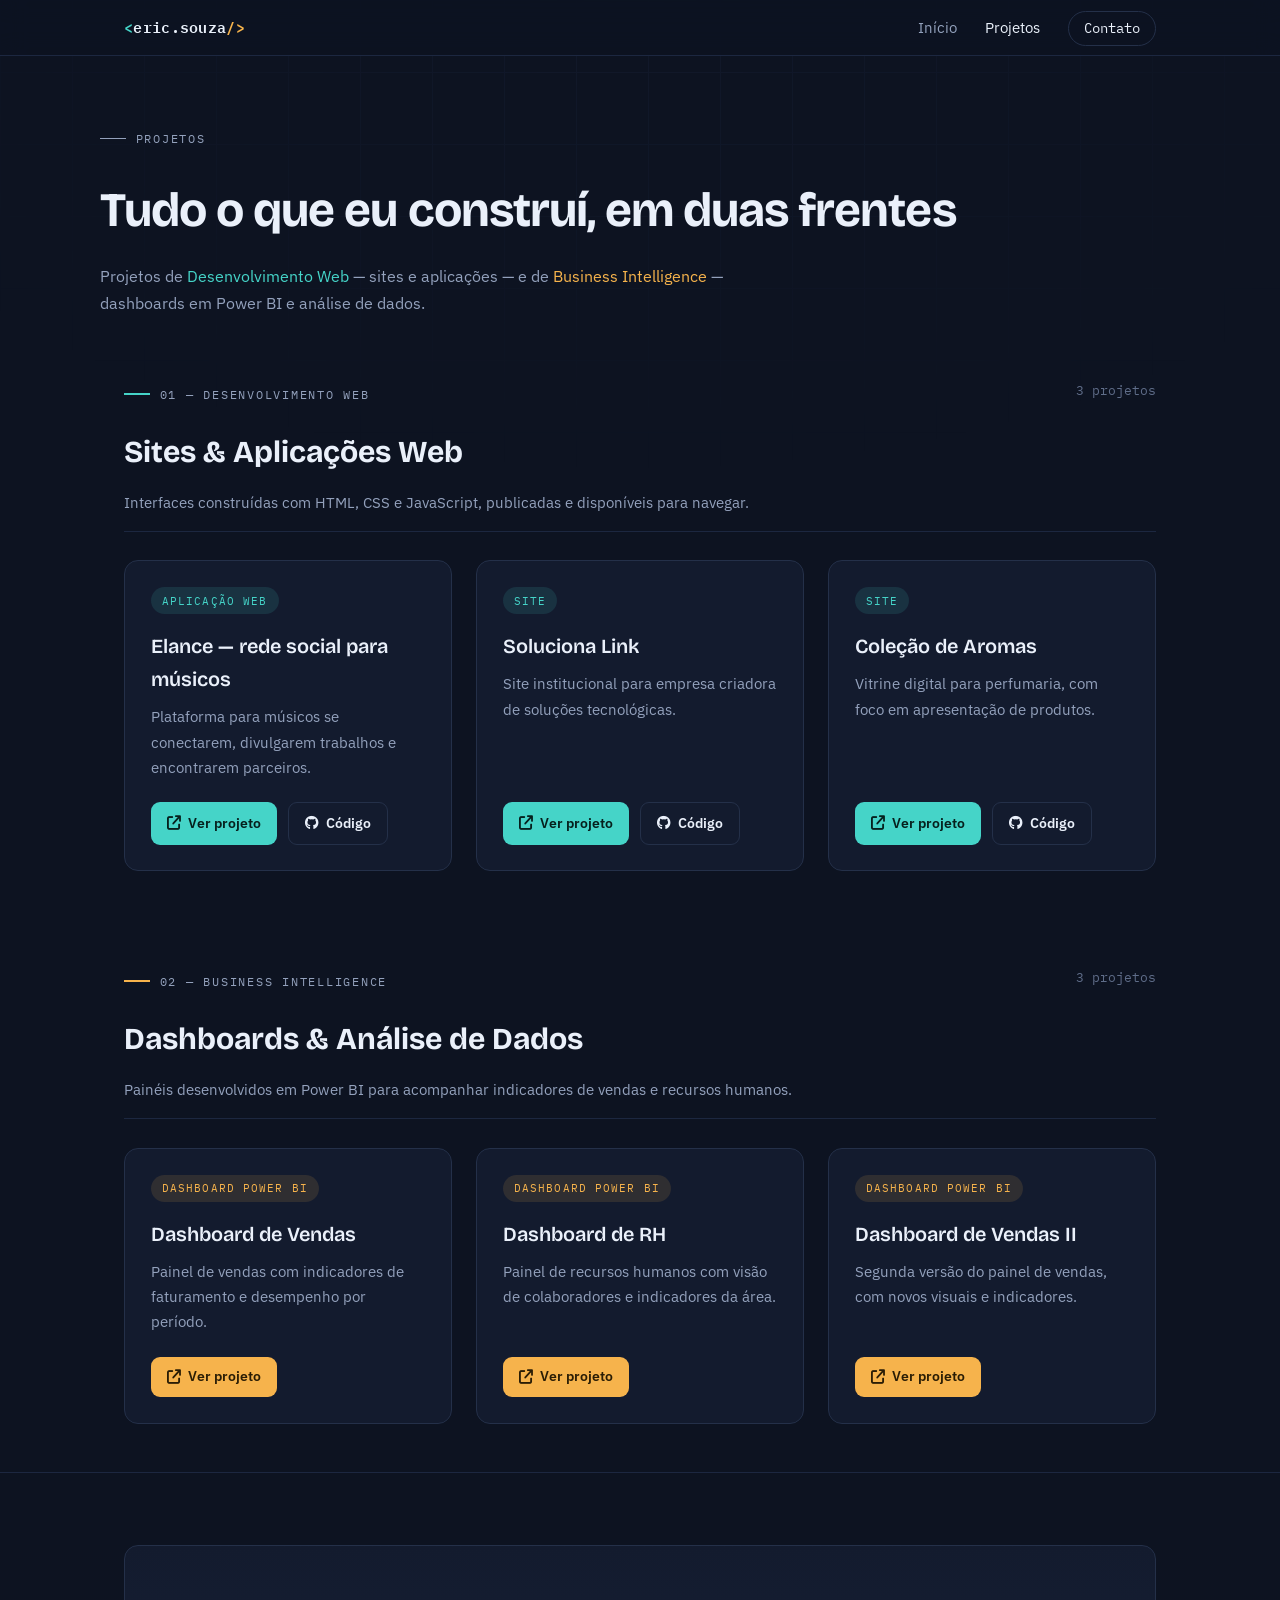
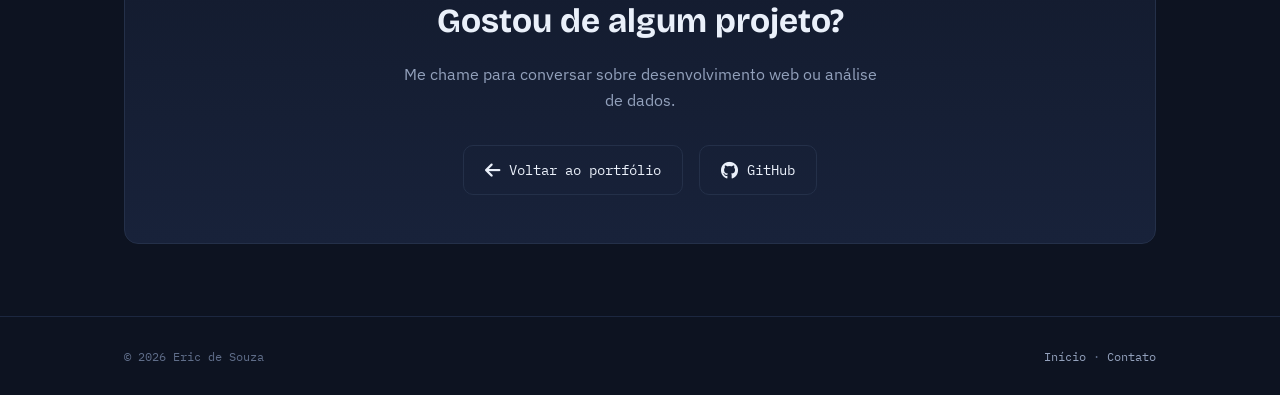
==== demos.html @ 1e4ac23d "Add files via upload" ====
<!DOCTYPE html>
<html lang="pt-BR">
<head>
    <meta charset="UTF-8">
    <meta name="viewport" content="width=device-width, initial-scale=1.0">
    <title>Projetos — Eric de Souza</title>
    <meta name="description" content="Projetos de Eric de Souza organizados em duas categorias: Desenvolvimento Web (sites e aplicações) e Business Intelligence (dashboards em Power BI).">
    <link rel="preconnect" href="https://fonts.googleapis.com">
    <link rel="preconnect" href="https://fonts.gstatic.com" crossorigin>
    <link href="https://fonts.googleapis.com/css2?family=Bricolage+Grotesque:wght@500;600;700&family=IBM+Plex+Sans:wght@400;500;600&family=IBM+Plex+Mono:wght@400;500;600&display=swap" rel="stylesheet">
    <link rel="stylesheet" href="https://cdnjs.cloudflare.com/ajax/libs/font-awesome/6.4.0/css/all.min.css">
    <link rel="stylesheet" href="style.css">
</head>
<body>

    <header class="nav">
        <div class="nav-inner">
            <a href="index.html" class="nav-logo">
                <span class="tick-web">&lt;</span>eric.souza<span class="tick-bi">/&gt;</span>
            </a>
            <nav aria-label="Navegação principal">
                <ul class="nav-links">
                    <li class="hide-mobile"><a href="index.html">Início</a></li>
                    <li><a href="demos.html" aria-current="page">Projetos</a></li>
                    <li><a href="index.html#contato" class="nav-cta">Contato</a></li>
                </ul>
            </nav>
        </div>
    </header>

    <main>

        <div class="container page-header">
            <p class="eyebrow">Projetos</p>
            <h1 style="font-family: var(--font-display); font-size: clamp(2rem, 5vw, 3rem); font-weight: 700; letter-spacing: -0.02em;">
                Tudo o que eu construí, em duas frentes
            </h1>
            <p style="color: var(--muted); max-width: 40rem; margin-top: 0.8rem;">
                Projetos de <span style="color: var(--web);">Desenvolvimento Web</span> — sites e aplicações —
                e de <span style="color: var(--bi);">Business Intelligence</span> — dashboards em Power BI e análise de dados.
            </p>
        </div>

        <!-- ============ DESENVOLVIMENTO WEB ============ -->
        <section class="category-section" id="web" aria-labelledby="titulo-web">
            <div class="container">
                <div class="category-head reveal">
                    <div>
                        <p class="eyebrow web-tick">01 — Desenvolvimento Web</p>
                        <h2 id="titulo-web">Sites & Aplicações Web</h2>
                    </div>
                    <span class="count">3 projetos</span>
                    <p class="category-desc">Interfaces construídas com HTML, CSS e JavaScript, publicadas e disponíveis para navegar.</p>
                </div>

                <div class="projects-grid">

                    <article class="project-card web reveal">
                        <span class="project-tag">Aplicação Web</span>
                        <h3>Elance — rede social para músicos</h3>
                        <p>Plataforma para músicos se conectarem, divulgarem trabalhos e encontrarem parceiros.</p>
                        <div class="project-links">
                            <a class="link-demo" href="https://erickizz.github.io/elance/" target="_blank" rel="noopener noreferrer">
                                <i class="fas fa-arrow-up-right-from-square" aria-hidden="true"></i> Ver projeto
                            </a>
                            <a class="link-code" href="https://github.com/Erickizz/elance" target="_blank" rel="noopener noreferrer">
                                <i class="fab fa-github" aria-hidden="true"></i> Código
                            </a>
                        </div>
                    </article>

                    <article class="project-card web reveal">
                        <span class="project-tag">Site</span>
                        <h3>Soluciona Link</h3>
                        <p>Site institucional para empresa criadora de soluções tecnológicas.</p>
                        <div class="project-links">
                            <a class="link-demo" href="https://erickizz.github.io/Soluciona-Link/index.html" target="_blank" rel="noopener noreferrer">
                                <i class="fas fa-arrow-up-right-from-square" aria-hidden="true"></i> Ver projeto
                            </a>
                            <a class="link-code" href="https://github.com/Erickizz/Soluciona-Link" target="_blank" rel="noopener noreferrer">
                                <i class="fab fa-github" aria-hidden="true"></i> Código
                            </a>
                        </div>
                    </article>

                    <article class="project-card web reveal">
                        <span class="project-tag">Site</span>
                        <h3>Coleção de Aromas</h3>
                        <p>Vitrine digital para perfumaria, com foco em apresentação de produtos.</p>
                        <div class="project-links">
                            <a class="link-demo" href="https://erickizz.github.io/colecao-aromas/index.html" target="_blank" rel="noopener noreferrer">
                                <i class="fas fa-arrow-up-right-from-square" aria-hidden="true"></i> Ver projeto
                            </a>
                            <a class="link-code" href="https://github.com/Erickizz/colecao-aromas" target="_blank" rel="noopener noreferrer">
                                <i class="fab fa-github" aria-hidden="true"></i> Código
                            </a>
                        </div>
                    </article>

                </div>
            </div>
        </section>

        <!-- ============ BUSINESS INTELLIGENCE ============ -->
        <section class="category-section" id="bi" aria-labelledby="titulo-bi">
            <div class="container">
                <div class="category-head reveal">
                    <div>
                        <p class="eyebrow bi-tick">02 — Business Intelligence</p>
                        <h2 id="titulo-bi">Dashboards & Análise de Dados</h2>
                    </div>
                    <span class="count">3 projetos</span>
                    <p class="category-desc">Painéis desenvolvidos em Power BI para acompanhar indicadores de vendas e recursos humanos.</p>
                </div>

                <div class="projects-grid">

                    <article class="project-card bi reveal">
                        <span class="project-tag">Dashboard Power BI</span>
                        <h3>Dashboard de Vendas</h3>
                        <p>Painel de vendas com indicadores de faturamento e desempenho por período.</p>
                        <div class="project-links">
                            <a class="link-demo" href="https://erickizz.github.io/Dashboard_vendas/" target="_blank" rel="noopener noreferrer">
                                <i class="fas fa-arrow-up-right-from-square" aria-hidden="true"></i> Ver projeto
                            </a>
                        </div>
                    </article>

                    <article class="project-card bi reveal">
                        <span class="project-tag">Dashboard Power BI</span>
                        <h3>Dashboard de RH</h3>
                        <p>Painel de recursos humanos com visão de colaboradores e indicadores da área.</p>
                        <div class="project-links">
                            <a class="link-demo" href="https://erickizz.github.io/02_Dash_rh_o-antigo-e-o-3/" target="_blank" rel="noopener noreferrer">
                                <i class="fas fa-arrow-up-right-from-square" aria-hidden="true"></i> Ver projeto
                            </a>
                        </div>
                    </article>

                    <article class="project-card bi reveal">
                        <span class="project-tag">Dashboard Power BI</span>
                        <h3>Dashboard de Vendas II</h3>
                        <p>Segunda versão do painel de vendas, com novos visuais e indicadores.</p>
                        <div class="project-links">
                            <a class="link-demo" href="https://erickizz.github.io/02_Dash_rh/" target="_blank" rel="noopener noreferrer">
                                <i class="fas fa-arrow-up-right-from-square" aria-hidden="true"></i> Ver projeto
                            </a>
                        </div>
                    </article>

                </div>
            </div>
        </section>

        <!-- ============ CTA ============ -->
        <section class="contact">
            <div class="container">
                <div class="contact-box reveal">
                    <h2>Gostou de algum projeto?</h2>
                    <p>Me chame para conversar sobre desenvolvimento web ou análise de dados.</p>
                    <div class="contact-links">
                        <a href="index.html#contato">
                            <i class="fas fa-arrow-left" aria-hidden="true"></i> Voltar ao portfólio
                        </a>
                        <a href="https://github.com/Erickizz" target="_blank" rel="noopener noreferrer">
                            <i class="fab fa-github" aria-hidden="true"></i> GitHub
                        </a>
                    </div>
                </div>
            </div>
        </section>

    </main>

    <footer>
        <div class="footer-inner">
            <span>© 2026 Eric de Souza</span>
            <span><a href="index.html">Início</a> · <a href="index.html#contato">Contato</a></span>
        </div>
    </footer>

    <script src="script.js"></script>
</body>
</html>
---- style.css ----
/* ============================================================
   Eric de Souza — Portfólio
   Design system: "código + dados"
   Web  = ciano  (--web)
   BI   = âmbar  (--bi)
   ============================================================ */

:root {
  --bg: #0d1321;
  --surface: #131b2e;
  --surface-2: #18223a;
  --line: #243049;
  --line-soft: #1c2740;
  --text: #eaf0fa;
  --muted: #93a1bc;
  --faint: #5f6d89;

  --web: #45d4c8;
  --web-soft: rgba(69, 212, 200, 0.12);
  --bi: #f6b34c;
  --bi-soft: rgba(246, 179, 76, 0.12);

  --font-display: "Bricolage Grotesque", "IBM Plex Sans", sans-serif;
  --font-body: "IBM Plex Sans", system-ui, sans-serif;
  --font-mono: "IBM Plex Mono", ui-monospace, monospace;

  --radius: 14px;
  --container: 1080px;
}

* { margin: 0; padding: 0; box-sizing: border-box; }

html { scroll-behavior: smooth; }

body {
  background: var(--bg);
  color: var(--text);
  font-family: var(--font-body);
  font-size: 1rem;
  line-height: 1.65;
  -webkit-font-smoothing: antialiased;
  overflow-x: hidden;
}

/* Grade de fundo sutil — gridlines de gráfico / grid de layout */
body::before {
  content: "";
  position: fixed;
  inset: 0;
  background-image:
    linear-gradient(var(--line-soft) 1px, transparent 1px),
    linear-gradient(90deg, var(--line-soft) 1px, transparent 1px);
  background-size: 72px 72px;
  opacity: 0.35;
  pointer-events: none;
  z-index: 0;
  mask-image: radial-gradient(ellipse 90% 70% at 50% 0%, #000 0%, transparent 75%);
  -webkit-mask-image: radial-gradient(ellipse 90% 70% at 50% 0%, #000 0%, transparent 75%);
}

main, header, footer { position: relative; z-index: 1; }

::selection { background: var(--web); color: #06201d; }

a { color: inherit; }

.container {
  max-width: var(--container);
  margin: 0 auto;
  padding: 0 1.5rem;
}

/* ---------- Navegação ---------- */
.nav {
  position: sticky;
  top: 0;
  z-index: 50;
  background: rgba(13, 19, 33, 0.82);
  backdrop-filter: blur(12px);
  -webkit-backdrop-filter: blur(12px);
  border-bottom: 1px solid var(--line-soft);
}

.nav-inner {
  max-width: var(--container);
  margin: 0 auto;
  padding: 0.9rem 1.5rem;
  display: flex;
  align-items: center;
  justify-content: space-between;
  gap: 1rem;
}

.nav-logo {
  font-family: var(--font-mono);
  font-size: 0.95rem;
  font-weight: 600;
  text-decoration: none;
  letter-spacing: 0.02em;
  white-space: nowrap;
}

.nav-logo .tick-web { color: var(--web); }
.nav-logo .tick-bi { color: var(--bi); }

.nav-links {
  display: flex;
  align-items: center;
  gap: 1.75rem;
  list-style: none;
}

.nav-links a {
  font-size: 0.92rem;
  color: var(--muted);
  text-decoration: none;
  transition: color 0.2s ease;
}

.nav-links a:hover,
.nav-links a[aria-current="page"] { color: var(--text); }

.nav-links a.nav-cta {
  color: var(--text);
  font-family: var(--font-mono);
  font-size: 0.85rem;
  padding: 0.45rem 0.95rem;
  border: 1px solid var(--line);
  border-radius: 999px;
  transition: border-color 0.2s ease, background 0.2s ease;
}

.nav-links a.nav-cta:hover {
  border-color: var(--web);
  background: var(--web-soft);
}

/* ---------- Hero ---------- */
.hero {
  padding: 6.5rem 0 5rem;
}

.hero-grid {
  display: grid;
  grid-template-columns: 1.15fr 0.85fr;
  gap: 3.5rem;
  align-items: center;
}

.eyebrow {
  font-family: var(--font-mono);
  font-size: 0.78rem;
  letter-spacing: 0.14em;
  text-transform: uppercase;
  color: var(--muted);
  display: flex;
  align-items: center;
  gap: 0.6rem;
  margin-bottom: 1.4rem;
}

.eyebrow::before {
  content: "";
  width: 26px;
  height: 1px;
  background: var(--muted);
  display: inline-block;
}

.hero h1 {
  font-family: var(--font-display);
  font-size: clamp(2.6rem, 6vw, 4.2rem);
  font-weight: 700;
  line-height: 1.05;
  letter-spacing: -0.02em;
  margin-bottom: 1.4rem;
}

.hero h1 .accent-web { color: var(--web); }
.hero h1 .accent-bi { color: var(--bi); }

.hero-sub {
  font-size: 1.12rem;
  color: var(--muted);
  max-width: 34rem;
  margin-bottom: 2.2rem;
}

.hero-tags {
  display: flex;
  flex-wrap: wrap;
  gap: 0.6rem;
  margin-bottom: 2.4rem;
}

.chip {
  font-family: var(--font-mono);
  font-size: 0.78rem;
  padding: 0.35rem 0.85rem;
  border-radius: 999px;
  border: 1px solid var(--line);
  color: var(--muted);
}

.chip.web { border-color: rgba(69, 212, 200, 0.4); color: var(--web); background: var(--web-soft); }
.chip.bi { border-color: rgba(246, 179, 76, 0.4); color: var(--bi); background: var(--bi-soft); }

.hero-actions { display: flex; flex-wrap: wrap; gap: 0.9rem; }

.btn {
  display: inline-flex;
  align-items: center;
  gap: 0.5rem;
  font-family: var(--font-body);
  font-weight: 600;
  font-size: 0.95rem;
  text-decoration: none;
  padding: 0.8rem 1.5rem;
  border-radius: 10px;
  transition: transform 0.2s ease, box-shadow 0.2s ease, background 0.2s ease, border-color 0.2s ease;
}

.btn-primary {
  background: var(--web);
  color: #06201d;
}

.btn-primary:hover {
  transform: translateY(-2px);
  box-shadow: 0 8px 24px rgba(69, 212, 200, 0.25);
}

.btn-ghost {
  border: 1px solid var(--line);
  color: var(--text);
}

.btn-ghost:hover {
  border-color: var(--muted);
  transform: translateY(-2px);
}

/* Painel do hero: gráfico que cresce ao carregar */
.hero-visual {
  background: linear-gradient(180deg, var(--surface) 0%, var(--surface-2) 100%);
  border: 1px solid var(--line);
  border-radius: var(--radius);
  padding: 1.4rem 1.4rem 1.1rem;
  box-shadow: 0 24px 60px rgba(0, 0, 0, 0.35);
}

.hero-visual-head {
  display: flex;
  align-items: center;
  justify-content: space-between;
  font-family: var(--font-mono);
  font-size: 0.72rem;
  color: var(--faint);
  letter-spacing: 0.08em;
  margin-bottom: 0.9rem;
}

.hero-visual-head .dots { display: flex; gap: 5px; }
.hero-visual-head .dots span {
  width: 8px; height: 8px; border-radius: 50%;
  background: var(--line);
}

.hero-chart {
  display: flex;
  align-items: flex-end;
  gap: 10px;
  height: 150px;
  padding-top: 0.5rem;
  border-bottom: 1px solid var(--line);
}

.hero-chart .bar {
  flex: 1;
  border-radius: 5px 5px 0 0;
  background: linear-gradient(180deg, var(--web) 0%, rgba(69, 212, 200, 0.25) 100%);
  transform-origin: bottom;
  animation: growBar 0.9s cubic-bezier(0.22, 1, 0.36, 1) both;
}

.hero-chart .bar.bi-bar {
  background: linear-gradient(180deg, var(--bi) 0%, rgba(246, 179, 76, 0.25) 100%);
}

.hero-chart .bar:nth-child(1) { height: 42%; animation-delay: 0.15s; }
.hero-chart .bar:nth-child(2) { height: 68%; animation-delay: 0.25s; }
.hero-chart .bar:nth-child(3) { height: 55%; animation-delay: 0.35s; }
.hero-chart .bar:nth-child(4) { height: 88%; animation-delay: 0.45s; }
.hero-chart .bar:nth-child(5) { height: 62%; animation-delay: 0.55s; }
.hero-chart .bar:nth-child(6) { height: 100%; animation-delay: 0.65s; }

@keyframes growBar {
  from { transform: scaleY(0); }
  to { transform: scaleY(1); }
}

.hero-chart-labels {
  display: flex;
  justify-content: space-between;
  font-family: var(--font-mono);
  font-size: 0.68rem;
  color: var(--faint);
  padding-top: 0.6rem;
}

.hero-code-line {
  font-family: var(--font-mono);
  font-size: 0.78rem;
  color: var(--muted);
  margin-top: 1rem;
  overflow: hidden;
  white-space: nowrap;
  text-overflow: ellipsis;
}

.hero-code-line .kw { color: var(--web); }
.hero-code-line .str { color: var(--bi); }

/* ---------- Seções ---------- */
section { padding: 4.5rem 0; }

.section-head { margin-bottom: 2.6rem; }

.section-head h2 {
  font-family: var(--font-display);
  font-size: clamp(1.7rem, 3.5vw, 2.3rem);
  font-weight: 700;
  letter-spacing: -0.01em;
  margin-top: 0.4rem;
}

.section-head p {
  color: var(--muted);
  max-width: 38rem;
  margin-top: 0.7rem;
}

.eyebrow.web-tick::before { background: var(--web); height: 2px; }
.eyebrow.bi-tick::before { background: var(--bi); height: 2px; }

/* ---------- Sobre / Stack ---------- */
.about-grid {
  display: grid;
  grid-template-columns: 1fr 1fr;
  gap: 1.5rem;
}

.stack-card {
  background: var(--surface);
  border: 1px solid var(--line);
  border-radius: var(--radius);
  padding: 1.8rem;
}

.stack-card h3 {
  font-family: var(--font-display);
  font-size: 1.15rem;
  font-weight: 600;
  display: flex;
  align-items: center;
  gap: 0.6rem;
  margin-bottom: 0.5rem;
}

.stack-card h3 i { font-size: 1rem; }
.stack-card.card-web h3 i { color: var(--web); }
.stack-card.card-bi h3 i { color: var(--bi); }

.stack-card > p {
  color: var(--muted);
  font-size: 0.95rem;
  margin-bottom: 1.3rem;
}

.stack-list {
  display: flex;
  flex-wrap: wrap;
  gap: 0.55rem;
  list-style: none;
}

.stack-list li {
  font-family: var(--font-mono);
  font-size: 0.8rem;
  color: var(--text);
  background: var(--surface-2);
  border: 1px solid var(--line);
  border-radius: 8px;
  padding: 0.45rem 0.8rem;
  display: inline-flex;
  align-items: center;
  gap: 0.5rem;
}

.stack-list li img {
  width: 16px;
  height: 16px;
  object-fit: contain;
}

/* ---------- Projetos ---------- */
.projects-grid {
  display: grid;
  grid-template-columns: repeat(auto-fill, minmax(300px, 1fr));
  gap: 1.5rem;
}

.project-card {
  display: flex;
  flex-direction: column;
  background: var(--surface);
  border: 1px solid var(--line);
  border-radius: var(--radius);
  padding: 1.6rem;
  transition: transform 0.25s ease, border-color 0.25s ease, box-shadow 0.25s ease;
}

.project-card:hover {
  transform: translateY(-5px);
  box-shadow: 0 16px 40px rgba(0, 0, 0, 0.35);
}

.project-card.web:hover { border-color: rgba(69, 212, 200, 0.5); }
.project-card.bi:hover { border-color: rgba(246, 179, 76, 0.5); }

.project-tag {
  font-family: var(--font-mono);
  font-size: 0.7rem;
  letter-spacing: 0.1em;
  text-transform: uppercase;
  align-self: flex-start;
  padding: 0.28rem 0.7rem;
  border-radius: 999px;
  margin-bottom: 1rem;
}

.project-card.web .project-tag { color: var(--web); background: var(--web-soft); }
.project-card.bi .project-tag { color: var(--bi); background: var(--bi-soft); }

.project-card h3 {
  font-family: var(--font-display);
  font-size: 1.25rem;
  font-weight: 600;
  margin-bottom: 0.5rem;
}

.project-card > p {
  color: var(--muted);
  font-size: 0.95rem;
  flex-grow: 1;
  margin-bottom: 1.4rem;
}

.project-links {
  display: flex;
  flex-wrap: wrap;
  gap: 0.7rem;
}

.project-links a {
  display: inline-flex;
  align-items: center;
  gap: 0.45rem;
  font-size: 0.88rem;
  font-weight: 600;
  text-decoration: none;
  padding: 0.55rem 1rem;
  border-radius: 9px;
  transition: transform 0.2s ease, background 0.2s ease, border-color 0.2s ease;
}

.project-links a:hover { transform: translateY(-2px); }

.link-demo { color: #06201d; background: var(--web); }
.project-card.bi .link-demo { color: #2a1d05; background: var(--bi); }

.link-code {
  color: var(--text);
  border: 1px solid var(--line);
}

.link-code:hover { border-color: var(--muted); }

.projects-cta { text-align: center; margin-top: 2.8rem; }

/* ---------- Contato ---------- */
.contact {
  border-top: 1px solid var(--line-soft);
}

.contact-box {
  background: linear-gradient(180deg, var(--surface) 0%, var(--surface-2) 100%);
  border: 1px solid var(--line);
  border-radius: var(--radius);
  padding: 3rem 2rem;
  text-align: center;
}

.contact-box h2 {
  font-family: var(--font-display);
  font-size: clamp(1.6rem, 3vw, 2.1rem);
  font-weight: 700;
  margin-bottom: 0.7rem;
}

.contact-box p {
  color: var(--muted);
  max-width: 30rem;
  margin: 0 auto 2rem;
}

.contact-links {
  display: flex;
  justify-content: center;
  flex-wrap: wrap;
  gap: 1rem;
}

.contact-links a {
  display: inline-flex;
  align-items: center;
  gap: 0.6rem;
  font-family: var(--font-mono);
  font-size: 0.9rem;
  text-decoration: none;
  color: var(--text);
  border: 1px solid var(--line);
  border-radius: 10px;
  padding: 0.75rem 1.3rem;
  transition: transform 0.2s ease, border-color 0.2s ease, background 0.2s ease;
}

.contact-links a:hover {
  transform: translateY(-2px);
  border-color: var(--web);
  background: var(--web-soft);
}

.contact-links a i { font-size: 1.1rem; }

/* ---------- Rodapé ---------- */
footer {
  border-top: 1px solid var(--line-soft);
  padding: 1.8rem 0;
}

.footer-inner {
  max-width: var(--container);
  margin: 0 auto;
  padding: 0 1.5rem;
  display: flex;
  align-items: center;
  justify-content: space-between;
  gap: 1rem;
  font-family: var(--font-mono);
  font-size: 0.78rem;
  color: var(--faint);
}

.footer-inner a { color: var(--muted); text-decoration: none; }
.footer-inner a:hover { color: var(--text); }

/* ---------- Página de projetos ---------- */
.page-header { padding: 4.5rem 0 1rem; }

.category-section { padding: 3rem 0; }

.category-head {
  display: flex;
  align-items: baseline;
  justify-content: space-between;
  flex-wrap: wrap;
  gap: 0.5rem;
  margin-bottom: 1.8rem;
  padding-bottom: 1rem;
  border-bottom: 1px solid var(--line-soft);
}

.category-head .count {
  font-family: var(--font-mono);
  font-size: 0.8rem;
  color: var(--faint);
}

.category-head h2 {
  font-family: var(--font-display);
  font-size: clamp(1.5rem, 3vw, 1.9rem);
  font-weight: 700;
  margin-top: 0.35rem;
}

.category-head .category-desc {
  flex-basis: 100%;
  color: var(--muted);
  font-size: 0.95rem;
  margin-top: 0.3rem;
}

/* ---------- Animações de entrada ---------- */
.reveal {
  opacity: 0;
  transform: translateY(22px);
  transition: opacity 0.6s ease, transform 0.6s ease;
}

.reveal.visible {
  opacity: 1;
  transform: translateY(0);
}

/* ---------- Acessibilidade e movimento reduzido ---------- */
a:focus-visible, button:focus-visible {
  outline: 2px solid var(--web);
  outline-offset: 3px;
  border-radius: 6px;
}

@media (prefers-reduced-motion: reduce) {
  html { scroll-behavior: auto; }
  .reveal { opacity: 1; transform: none; transition: none; }
  .hero-chart .bar { animation: none; }
  * { transition-duration: 0.01ms !important; }
}

/* ---------- Responsivo ---------- */
@media (max-width: 900px) {
  .hero-grid { grid-template-columns: 1fr; gap: 2.5rem; }
  .hero { padding: 4.5rem 0 3.5rem; }
  .about-grid { grid-template-columns: 1fr; }
}

@media (max-width: 640px) {
  .nav-links { gap: 1rem; }
  .nav-links .hide-mobile { display: none; }
  section { padding: 3.2rem 0; }
  .projects-grid { grid-template-columns: 1fr; }
  .footer-inner { flex-direction: column; text-align: center; }
  .contact-links a { width: 100%; justify-content: center; }
  .hero-actions .btn { width: 100%; justify-content: center; }
}
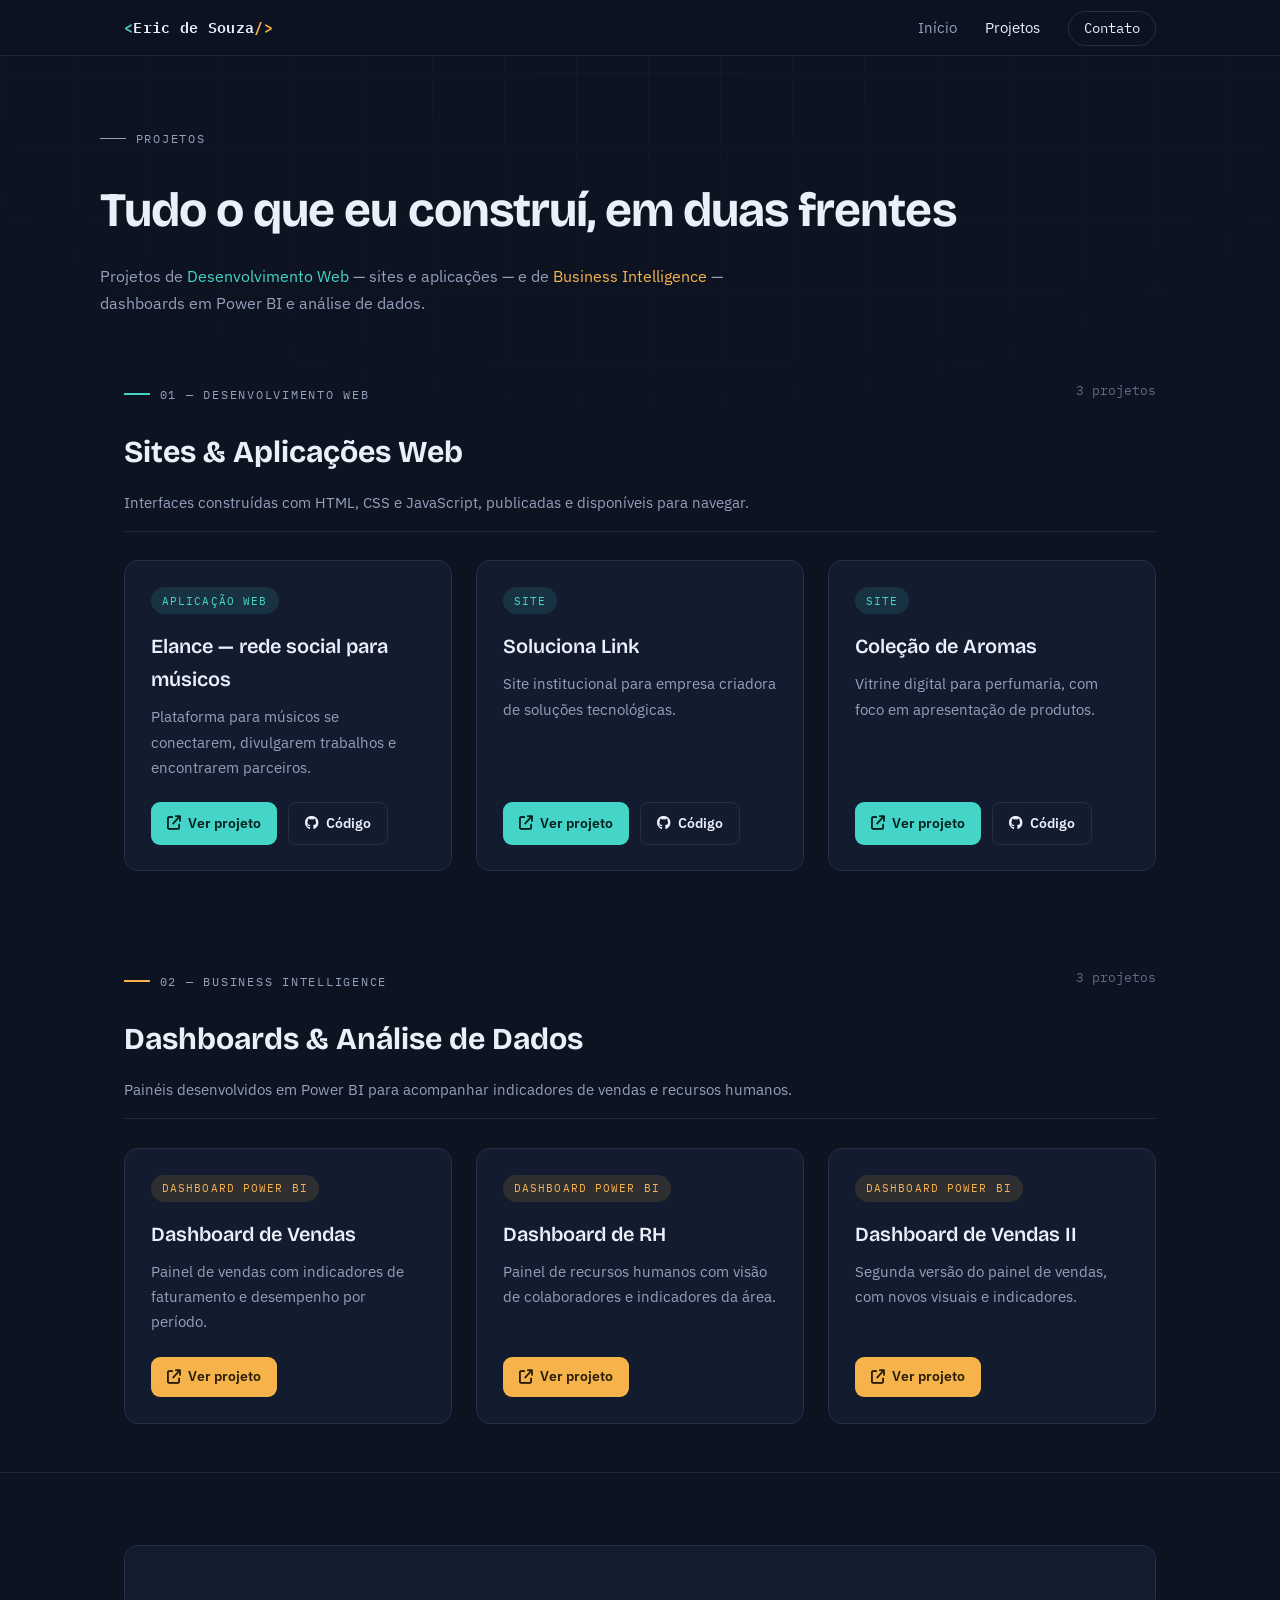
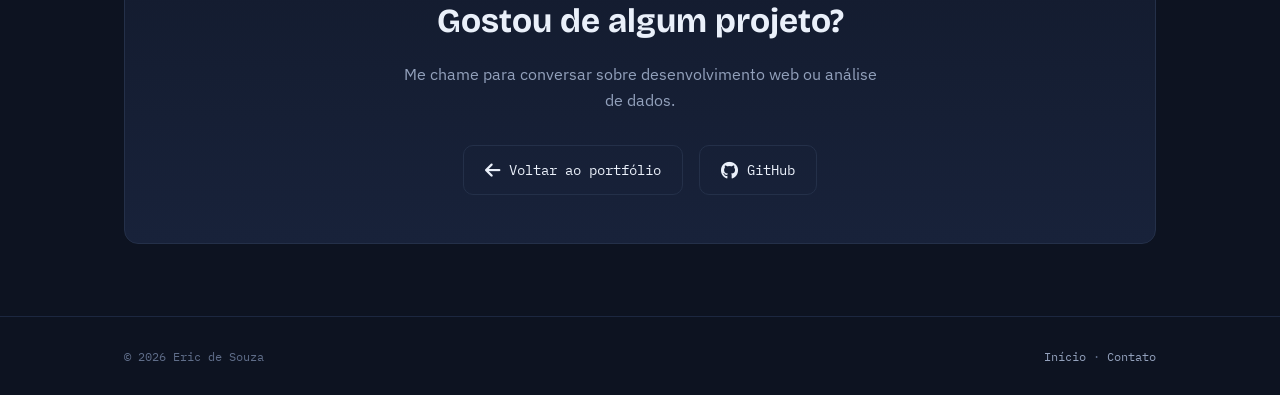
==== commit 81f27723: "Update name in header from 'eric.souza' to 'Eric de Souza'" ====
--- a/demos.html
+++ b/demos.html
@@ -16,7 +16,7 @@
     <header class="nav">
         <div class="nav-inner">
             <a href="index.html" class="nav-logo">
-                <span class="tick-web">&lt;</span>eric.souza<span class="tick-bi">/&gt;</span>
+                <span class="tick-web">&lt;</span>Eric de Souza<span class="tick-bi">/&gt;</span>
             </a>
             <nav aria-label="Navegação principal">
                 <ul class="nav-links">
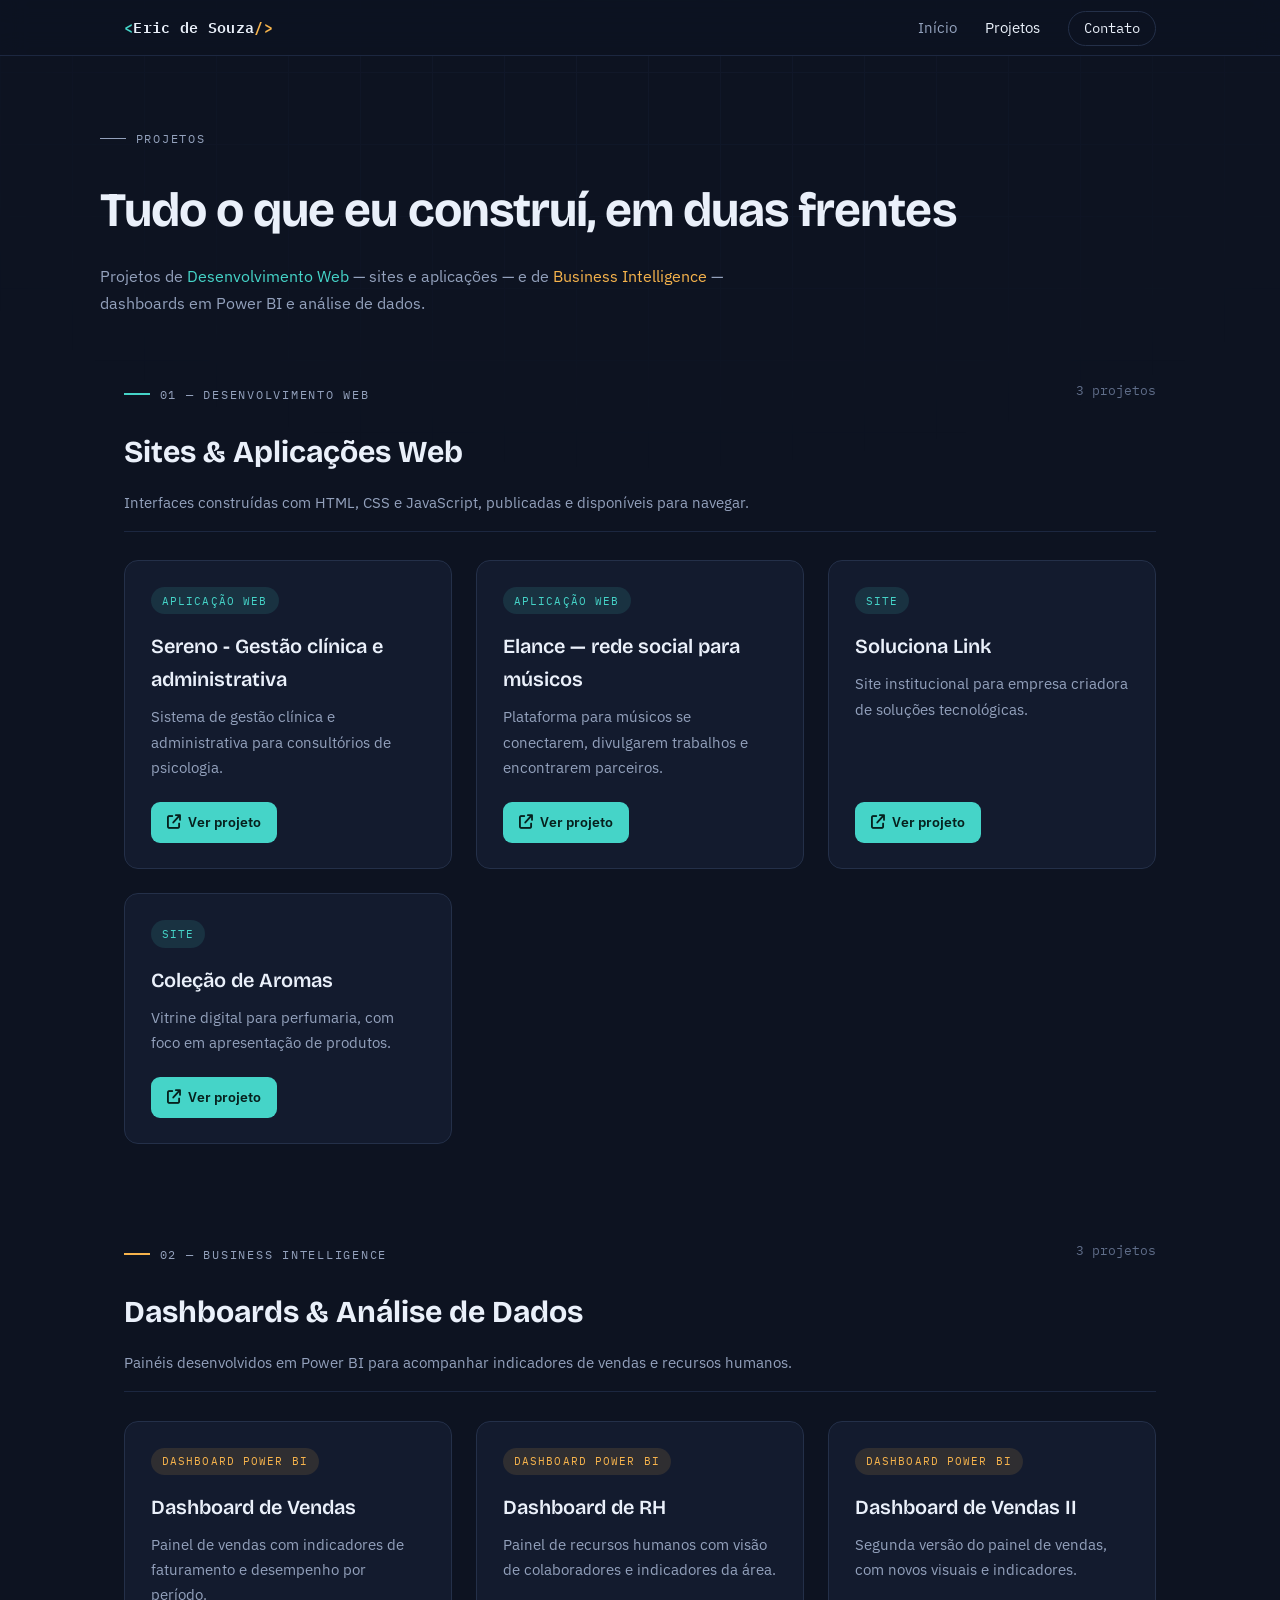
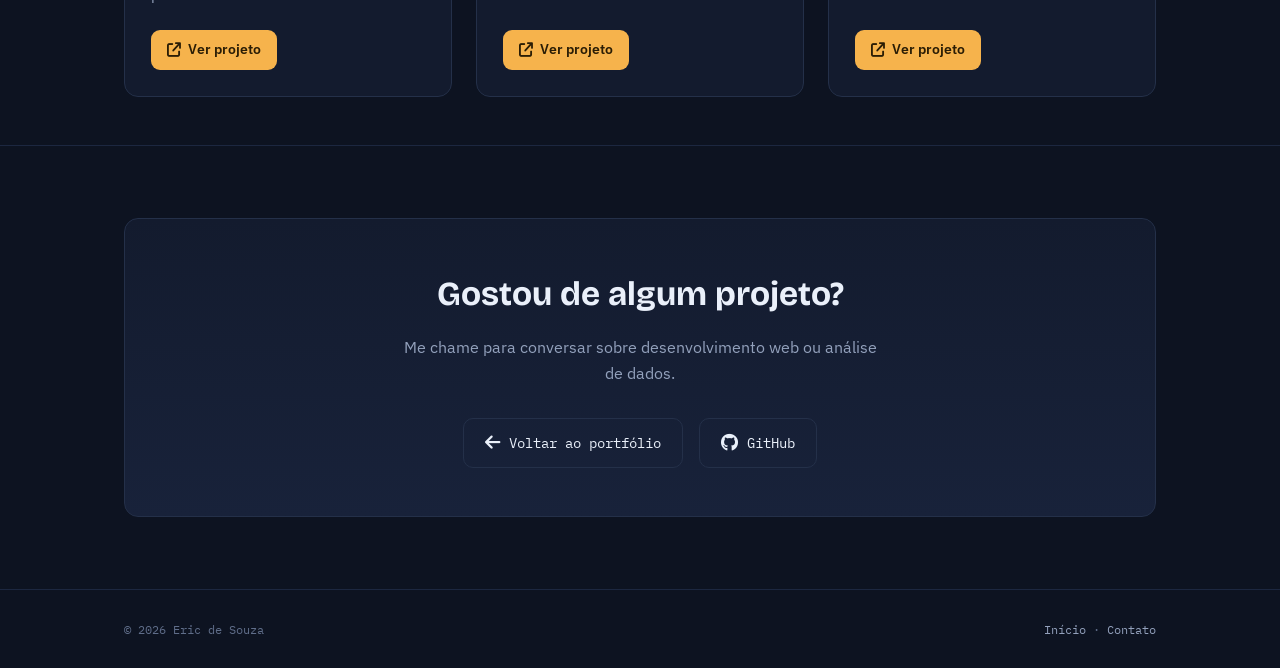
==== commit 1a4efe85: "Update demos.html" ====
--- a/demos.html
+++ b/demos.html
@@ -55,6 +55,18 @@
 
                 <div class="projects-grid">
 
+   <article class="project-card web reveal">
+                        <span class="project-tag">Aplicação Web</span>
+                        <h3>Sereno - Gestão clínica e administrativa </h3>
+                        <p>Sistema de gestão clínica e administrativa para consultórios de psicologia.</p>
+                        <div class="project-links">
+                            <a class="link-demo" href="https://erickizz.github.io/clinica/" target="_blank" rel="noopener noreferrer">
+                                <i class="fas fa-arrow-up-right-from-square" aria-hidden="true"></i> Ver projeto
+                            </a>
+              
+                        </div>
+                    </article>
+                    
                     <article class="project-card web reveal">
                         <span class="project-tag">Aplicação Web</span>
                         <h3>Elance — rede social para músicos</h3>
@@ -63,9 +75,7 @@
                             <a class="link-demo" href="https://erickizz.github.io/elance/" target="_blank" rel="noopener noreferrer">
                                 <i class="fas fa-arrow-up-right-from-square" aria-hidden="true"></i> Ver projeto
                             </a>
-                            <a class="link-code" href="https://github.com/Erickizz/elance" target="_blank" rel="noopener noreferrer">
-                                <i class="fab fa-github" aria-hidden="true"></i> Código
-                            </a>
+              
                         </div>
                     </article>
 
@@ -77,9 +87,7 @@
                             <a class="link-demo" href="https://erickizz.github.io/Soluciona-Link/index.html" target="_blank" rel="noopener noreferrer">
                                 <i class="fas fa-arrow-up-right-from-square" aria-hidden="true"></i> Ver projeto
                             </a>
-                            <a class="link-code" href="https://github.com/Erickizz/Soluciona-Link" target="_blank" rel="noopener noreferrer">
-                                <i class="fab fa-github" aria-hidden="true"></i> Código
-                            </a>
+                   
                         </div>
                     </article>
 
@@ -91,9 +99,7 @@
                             <a class="link-demo" href="https://erickizz.github.io/colecao-aromas/index.html" target="_blank" rel="noopener noreferrer">
                                 <i class="fas fa-arrow-up-right-from-square" aria-hidden="true"></i> Ver projeto
                             </a>
-                            <a class="link-code" href="https://github.com/Erickizz/colecao-aromas" target="_blank" rel="noopener noreferrer">
-                                <i class="fab fa-github" aria-hidden="true"></i> Código
-                            </a>
+                          
                         </div>
                     </article>
 
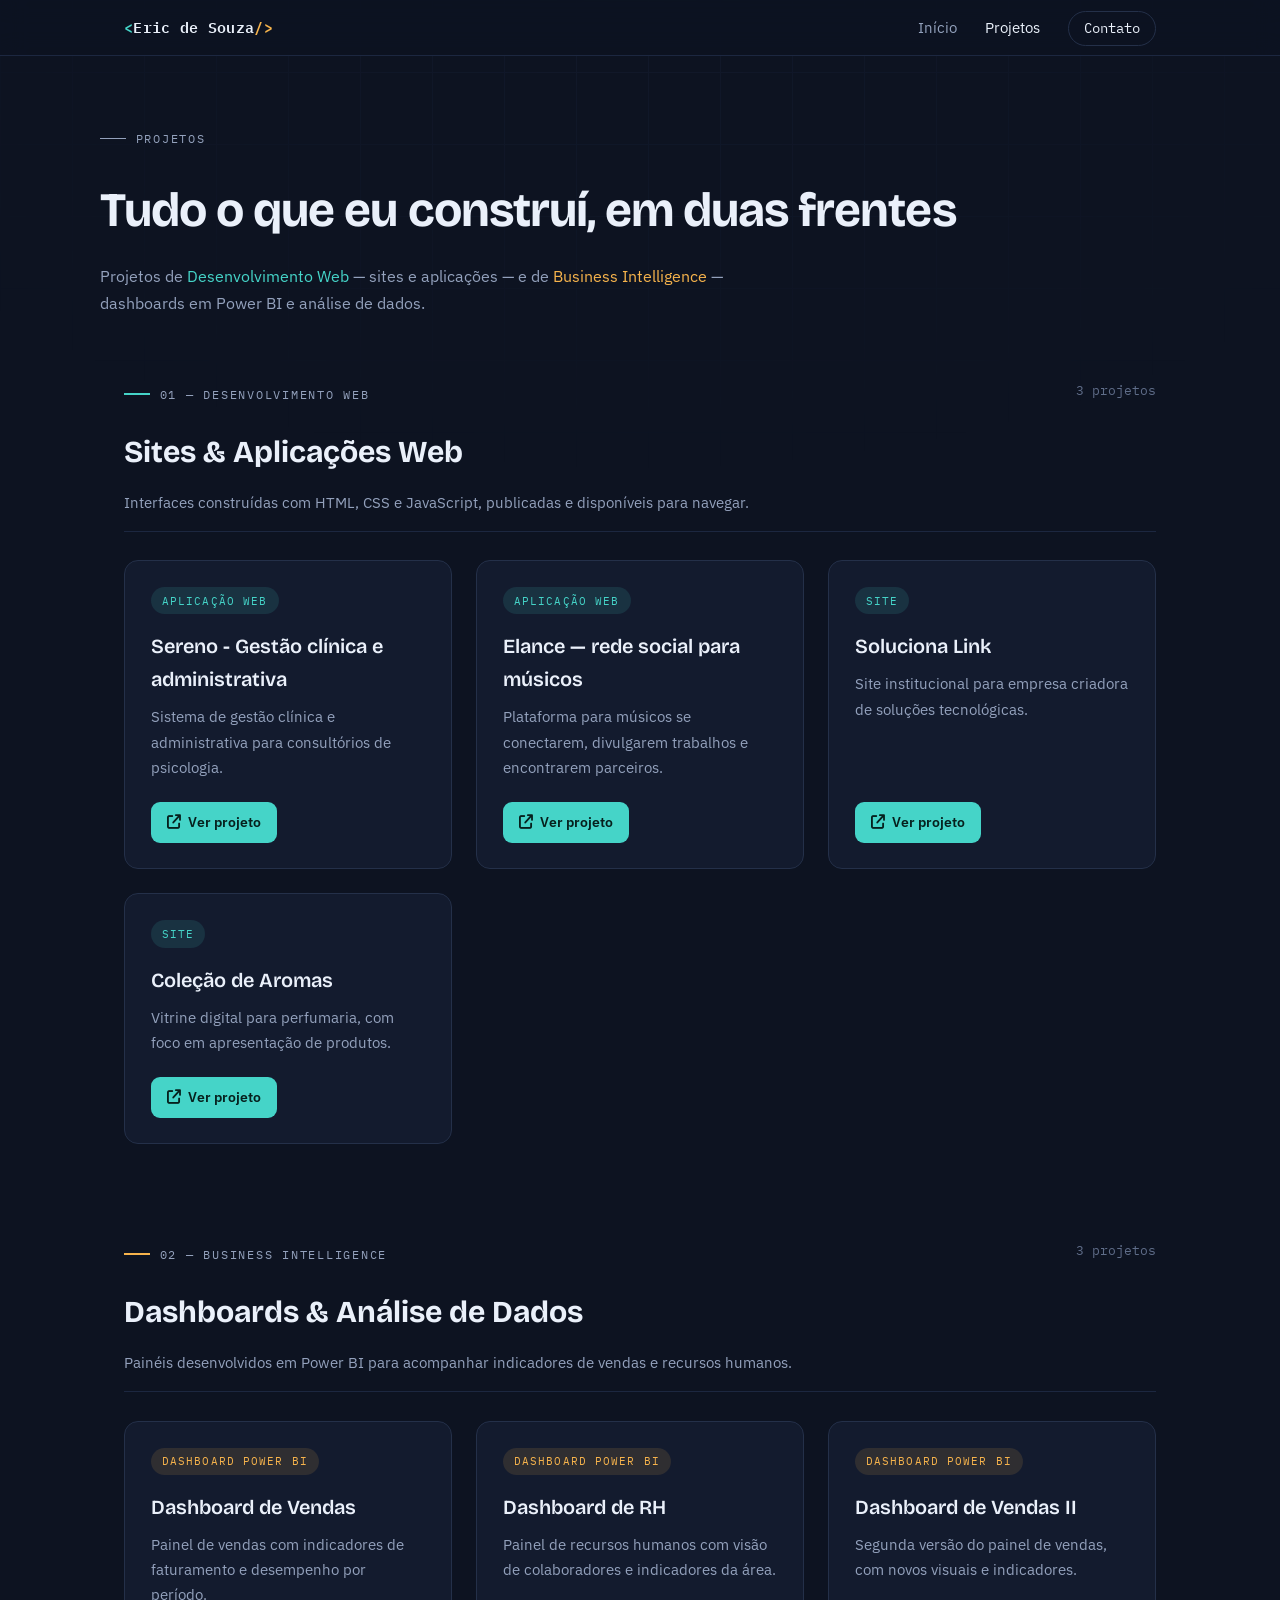
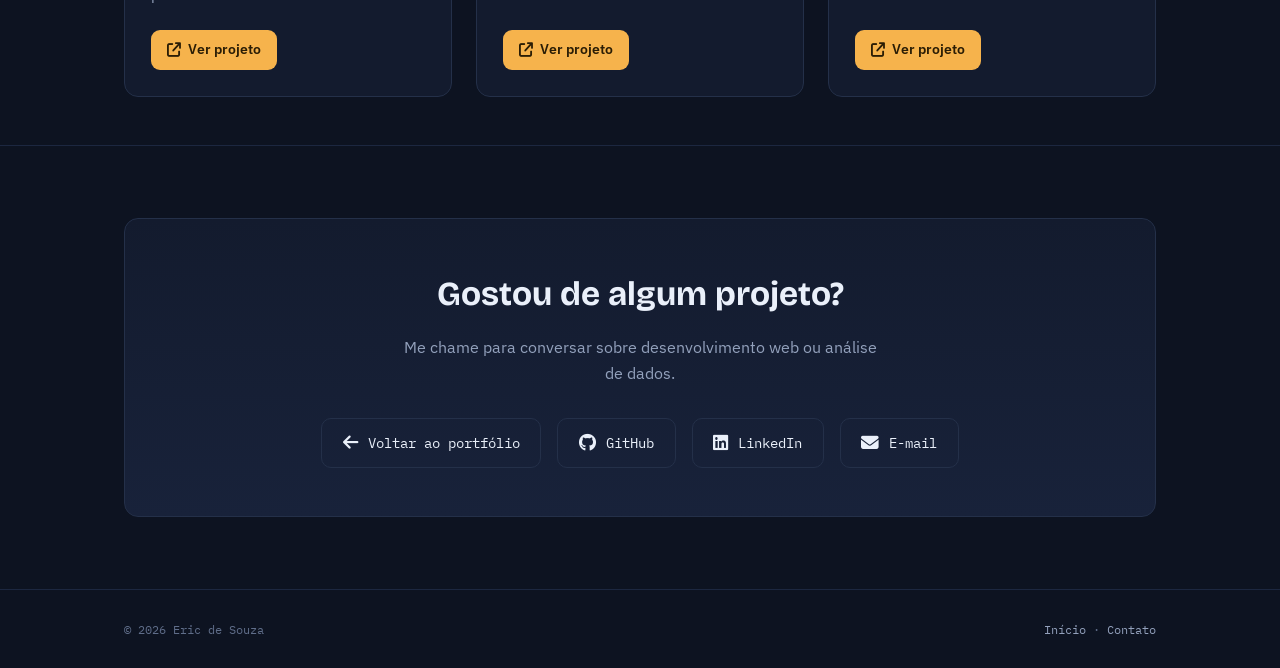
==== commit 0f3c4b28: "Update demos.html" ====
--- a/demos.html
+++ b/demos.html
@@ -171,6 +171,12 @@
                         <a href="https://github.com/Erickizz" target="_blank" rel="noopener noreferrer">
                             <i class="fab fa-github" aria-hidden="true"></i> GitHub
                         </a>
+                          <a href="https://www.linkedin.com/in/eric-souza-273b02310?utm_source=share&utm_campaign=share_via&utm_content=profile&utm_medium=android_app" target="_blank" rel="noopener noreferrer">
+                            <i class="fab fa-linkedin" aria-hidden="true"></i> LinkedIn
+                        </a>
+                        <a href="mailto:sdani31569@gmail.com">
+                            <i class="fas fa-envelope" aria-hidden="true"></i> E-mail
+                        </a>
                     </div>
                 </div>
             </div>
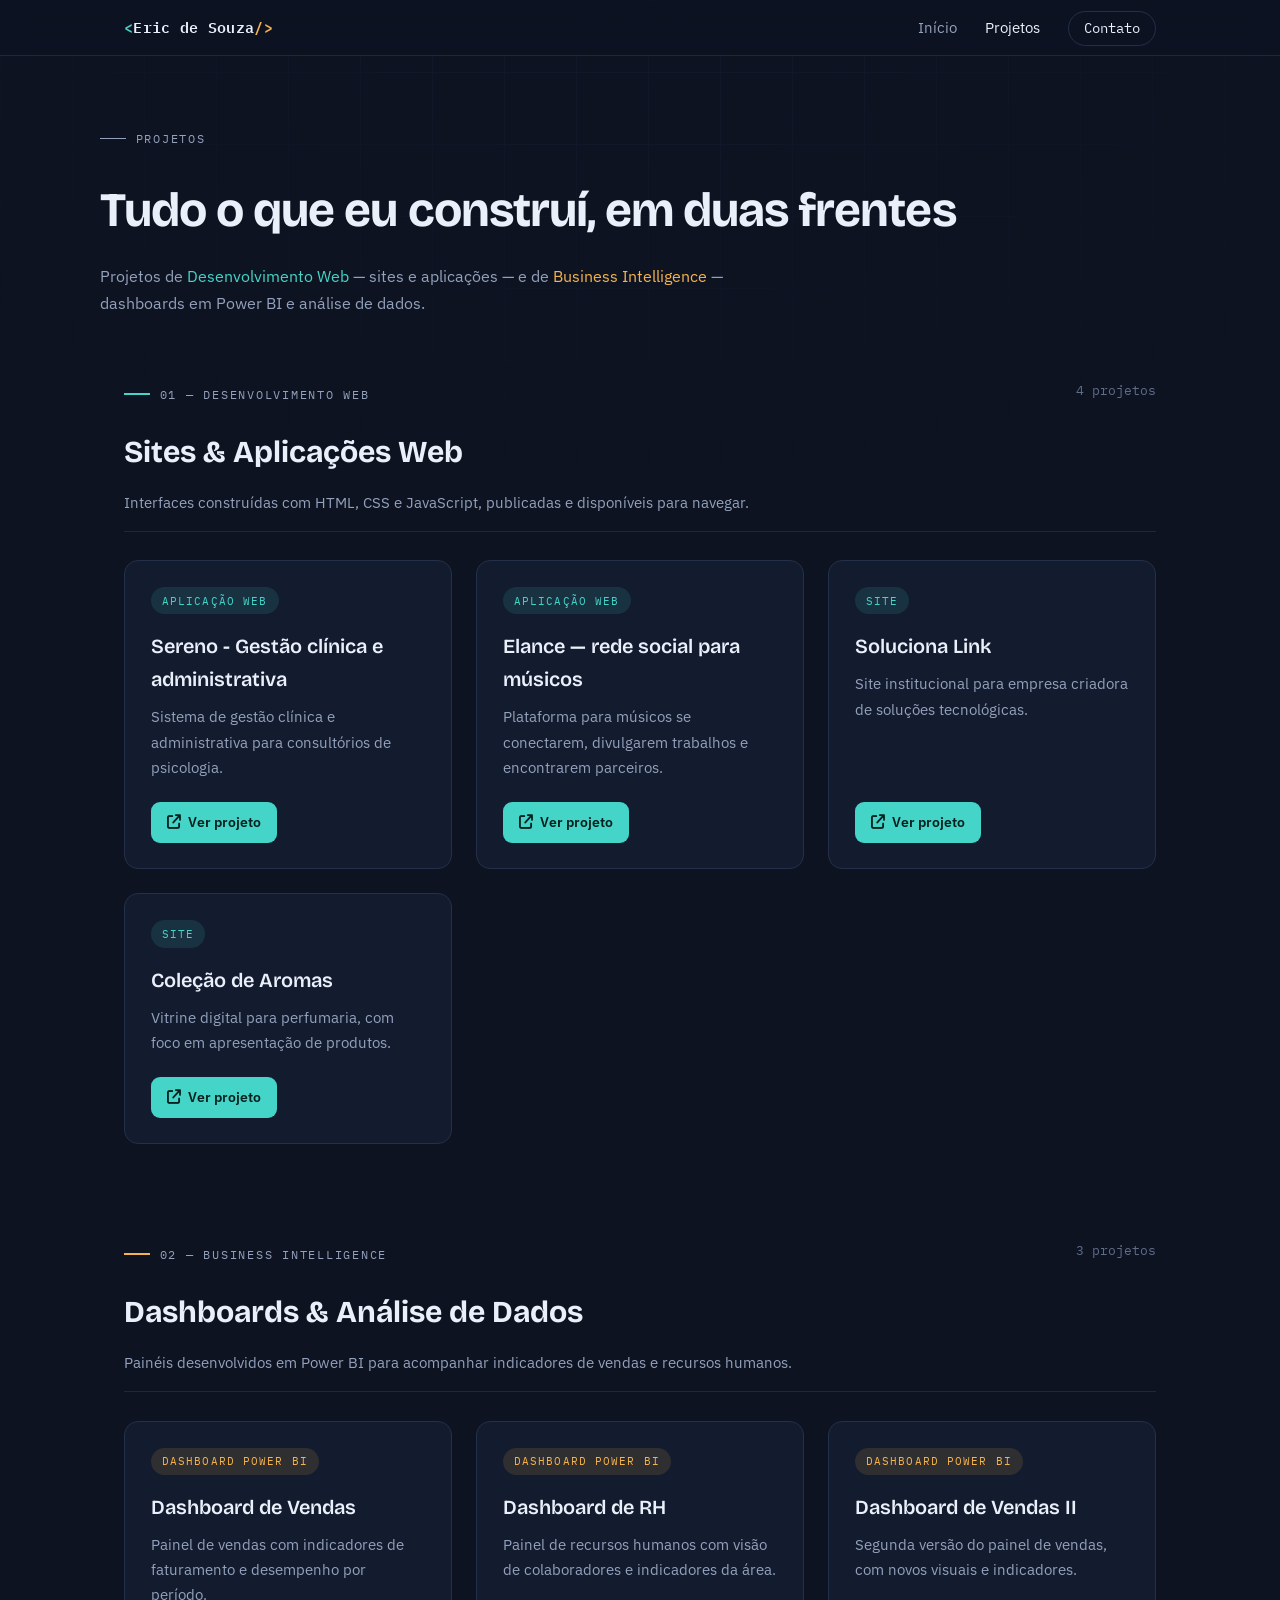
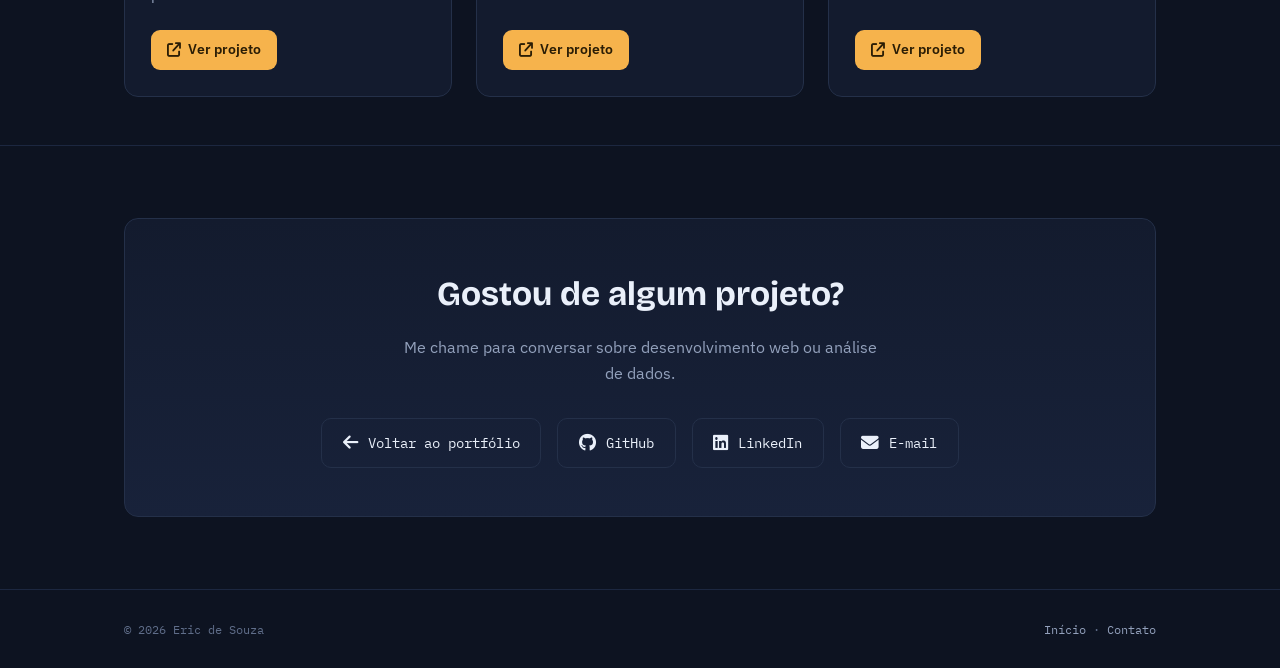
==== commit 47800726: "Update demos.html" ====
--- a/demos.html
+++ b/demos.html
@@ -49,7 +49,7 @@
                         <p class="eyebrow web-tick">01 — Desenvolvimento Web</p>
                         <h2 id="titulo-web">Sites & Aplicações Web</h2>
                     </div>
-                    <span class="count">3 projetos</span>
+                    <span class="count">4 projetos</span>
                     <p class="category-desc">Interfaces construídas com HTML, CSS e JavaScript, publicadas e disponíveis para navegar.</p>
                 </div>
 
